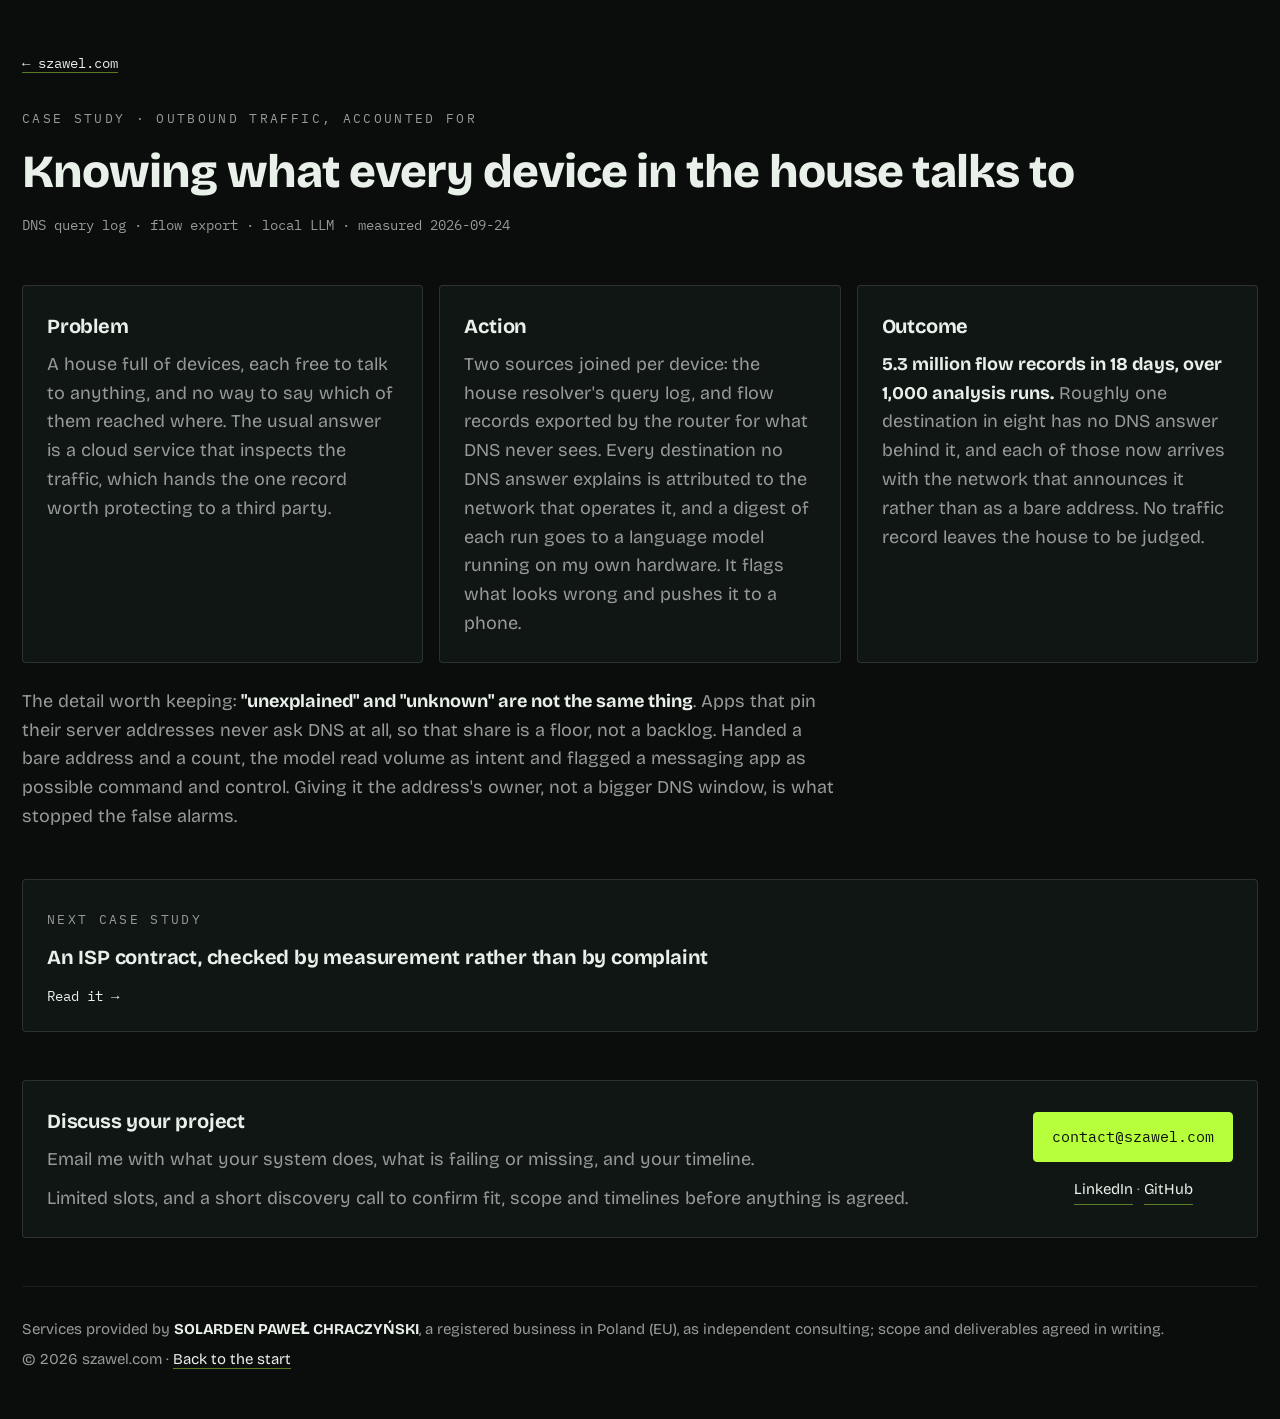
==== work/dns-watch.html @ 8177edde "Widget path, dns-watch and isp-watch case studies, About, next-case links, mobile grid and focus fix" ====
<!doctype html>
<html lang="en">
<head>
    <meta charset="utf-8"/>
    <meta name="viewport" content="width=device-width,initial-scale=1"/>
    <meta name="description" content="Case study: DNS queries and router flow records joined per device, the unexplained remainder attributed, and a local model judging the digest so no cloud API sees the traffic."/>
    <title>Knowing what every device in the house talks to — Paweł Chraczyński</title>
    <link rel="icon" href="../favicon.svg" type="image/svg+xml"/>
    <!-- Absolute, because link previews (LinkedIn, Slack) resolve nothing relative. -->
    <meta property="og:type" content="article"/>
    <meta property="og:url" content="https://www.szawel.com/work/dns-watch.html"/>
    <meta property="og:title" content="Knowing what every device in the house talks to"/>
    <meta property="og:description" content="Case study: DNS queries and router flow records joined per device, the unexplained remainder attributed, and a local model judging the digest so no cloud API sees the traffic."/>
    <meta property="og:image" content="https://www.szawel.com/og.png"/>
    <meta property="og:image:width" content="1200"/>
    <meta property="og:image:height" content="630"/>
    <meta name="twitter:card" content="summary_large_image"/>
    <link rel="stylesheet" href="../game/client/widget.css"/>
    <link rel="stylesheet" href="../site.css"/>
</head>
<body>
<main>
    <div class="wrap">
        <header>
            <a class="back" href="../#work-done">&larr; szawel.com</a>
            <div class="kicker">Case study &middot; outbound traffic, accounted for</div>
            <h1>Knowing what every device in the house talks to</h1>
            <p class="meta">DNS query log &middot; flow export &middot; local LLM &middot; measured 2026-09-24</p>
        </header>

        <section class="case">
            <div class="grid three">
                <div class="card">
                    <h2>Problem</h2>
                    <p>
                        A house full of devices, each free to talk to anything, and no way to say
                        which of them reached where. The usual answer is a cloud service that
                        inspects the traffic, which hands the one record worth protecting to a third
                        party.
                    </p>
                </div>
                <div class="card">
                    <h2>Action</h2>
                    <p>
                        Two sources joined per device: the house resolver's query log, and flow
                        records exported by the router for what DNS never sees. Every destination no
                        DNS answer explains is attributed to the network that operates it, and a
                        digest of each run goes to a language model running on my own hardware. It
                        flags what looks wrong and pushes it to a phone.
                    </p>
                </div>
                <div class="card">
                    <h2>Outcome</h2>
                    <p>
                        <b>5.3 million flow records in 18 days, over 1,000 analysis runs.</b> Roughly
                        one destination in eight has no DNS answer behind it, and each of those now
                        arrives with the network that announces it rather than as a bare address. No
                        traffic record leaves the house to be judged.
                    </p>
                </div>
                <p class="aside">
                    The detail worth keeping: <b>"unexplained" and "unknown" are not the same
                    thing</b>. Apps that pin their server addresses never ask DNS at all, so that
                    share is a floor, not a backlog. Handed a bare address and a count, the model
                    read volume as intent and flagged a messaging app as possible command and
                    control. Giving it the address's owner, not a bigger DNS window, is what
                    stopped the false alarms.
                </p>
            </div>
        </section>

        <nav class="next" aria-label="Next case study">
            <a class="card work" href="isp-watch.html">
                <span class="kicker">Next case study</span>
                <h2>An ISP contract, checked by measurement rather than by complaint</h2>
                <p class="more">Read it &rarr;</p>
            </a>
        </nav>

        <section id="contact">
            <div class="card split">
                <div>
                    <h2>Discuss your project</h2>
                    <p>
                        Email me with what your system does, what is failing or missing, and your
                        timeline.
                    </p>
                    <p>
                        Limited slots, and a short discovery call to confirm fit, scope and timelines
                        before anything is agreed.
                    </p>
                </div>
                <div class="actions">
                    <a class="btn go" href="mailto:contact@szawel.com">contact@szawel.com</a>
                    <span class="links">
                        <a href="https://www.linkedin.com/in/pawel-chraczynski/" target="_blank"
                           rel="noopener">LinkedIn</a>
                        &middot;
                        <a href="https://github.com/Solarden" target="_blank" rel="noopener">GitHub</a>
                    </span>
                </div>
            </div>
        </section>

        <footer>
            <p>
                Services provided by <b>SOLARDEN PAWE&#321; CHRACZY&#323;SKI</b>, a registered business
                in Poland (EU), as independent consulting; scope and deliverables agreed in
                writing.
            </p>
            <p>&copy; <span id="y"></span> szawel.com &middot; <a href="../">Back to the start</a></p>
        </footer>
    </div>
</main>

<script>
    document.getElementById("y").textContent = new Date().getFullYear();
</script>
</body>
</html>
---- game/client/widget.css ----
/* Widget only. The page around it — nav, copy, calls to action — belongs to the host page. */

/* Vendored, never a CDN: a webfont request hands the visitor's IP to whoever serves it, on the
   page arguing for the opposite. Licences sit beside the files. */
/* Latin subsets with no unicode-range: a glyph they lack (the arrows) falls through to the next
   family in the stack. */
@font-face {
  font-family: 'IBM Plex Mono';
  src: url('fonts/ibm-plex-mono-latin-400-normal.woff2') format('woff2');
  font-weight: 400;
  font-style: normal;
  font-display: swap;
}

@font-face {
  font-family: 'Bricolage Grotesque';
  src: url('fonts/bricolage-grotesque-latin-wght-normal.woff2') format('woff2');
  font-weight: 200 800;
  font-style: normal;
  font-display: swap;
}
:root {
  --bg: #0a0d0c;
  --bg2: #0f1413;
  --panel: #101614;
  --line: rgba(255, 255, 255, .07);
  --line2: rgba(255, 255, 255, .12);
  --ink: #e9efe9;
  --dim: #979a99;
  --dimmer: #46524c;
  --you: #b6ff3a;
  --server: #ff8a42;
  --cyan: #54d8ff;
  --tile: #161d1a;
  --tile-hi: #1e2723;
  --valuable: #142019;
  --water: #0c1c24;
  --radius: 4px;
  --mono: 'IBM Plex Mono', ui-monospace, monospace;
  --disp: 'Bricolage Grotesque', system-ui, sans-serif;
  /* seq, ts, actor, event, subject, outcome. In ch, so the header and the rows only line up
     while they share a font size — that is why both sit inside .logwrap and neither sets one. */
  --cols: 3ch 12ch 6ch 8ch 14ch auto;
  /* --dimmer reads 2.43:1 on the log, under AA, and seq and ts carry the "nothing was dropped"
     claim. ponytail: its own token, since --dimmer's other uses are dots and the dead LED. */
  --log-dim: #909391;
}

/* No reset, no body rule and no page container: this file styles the widget and nothing
   around it, so every rule below is reachable only through the widget's own markup. */

/* Which means the face is set here and never inherited from the host page: the log's columns
   are sized in ch and line up in a monospace and nothing else. */
.widget,
.leaderboard,
.note {
  font-family: var(--mono);
  line-height: 1.5;
}

.widget {
  display: grid;
  /* The console takes the larger share, and the widget more width than the page's prose
     column: one log line is ~81ch. */
  grid-template-columns: minmax(0, .85fr) minmax(0, 1.15fr);
  border: 1px solid var(--line2);
  border-radius: 8px;
  overflow: hidden;
  background: linear-gradient(180deg, var(--bg2), var(--bg));
  box-shadow: 0 30px 80px -40px rgba(0, 0, 0, .9);
}

.pane { padding: 22px }
.pane.left { border-right: 1px solid var(--line) }
.pane.right { background: linear-gradient(180deg, rgba(84, 216, 255, .03), transparent 30%), var(--panel) }
.paneTop { display: flex; align-items: center; justify-content: space-between; margin-bottom: 16px }
.paneLabel { font-size: 13px; letter-spacing: .18em; text-transform: uppercase; color: var(--dim) }

/* Relative so the start control can sit over the board it starts. */
.board { position: relative; display: grid; grid-template-columns: repeat(8, 1fr); gap: 5px; aspect-ratio: 8/6 }

#start {
  position: absolute;
  /* The placeholder tiles are position: relative and come later in the DOM, so without this
     they paint over the control and only the grid gaps show through it. */
  z-index: 1;
  inset: 0;
  margin: auto;
  width: max-content;
  height: max-content;
  padding: 11px 18px;
  /* Named because a button does not inherit font-family from .widget at all: left alone it
     renders in the UA's Arial on both pages. */
  font-family: var(--mono);
  font-size: 14px;
  letter-spacing: .04em;
  color: var(--bg);
  background: var(--you);
  border: 0;
  border-radius: var(--radius);
  cursor: pointer;
}

#start:hover { background: #c6ff52 }

.tile {
  position: relative;
  border-radius: var(--radius);
  background: var(--tile);
  border: 1px solid var(--line);
  cursor: pointer;
  transition: transform .12s, background .2s, border-color .2s;
  animation: pop .5s cubic-bezier(.2, .8, .2, 1) both;
}

/* Only a tile that could still be taken, and only its background: an owned or water tile
   carries information hover must not repaint, and the border belongs to legality. */
.board:not(.inert) .tile:not(.you):not(.server):not(.water):hover { background: var(--tile-hi); transform: translateY(-1px) }
.tile.valuable { background: var(--valuable) }
.tile.water { background: var(--water); cursor: not-allowed; border-color: rgba(84, 216, 255, .10) }
.tile.legal { border-color: rgba(182, 255, 58, .45); box-shadow: inset 0 0 0 1px rgba(182, 255, 58, .12) }
.tile.you { background: linear-gradient(145deg, #9be028, #c6ff52); border-color: #d8ff7a; box-shadow: 0 0 14px -4px var(--you) }
.tile.server { background: linear-gradient(145deg, #e9722c, #ff9a52); border-color: #ffb07a; box-shadow: 0 0 14px -4px var(--server) }
/* The second channel. Your tiles and the opponent's sit 1.89:1 apart in luminance, so hue
   is doing all the work until the dot's shape tells them apart. */
.tile .dot { position: absolute; inset: 0; margin: auto; width: 5px; height: 5px; border-radius: 99px; background: var(--dimmer) }
.tile.you .dot, .tile.server .dot { width: 7px; height: 7px; background: rgba(0, 0, 0, .55) }
.tile.server .dot { border-radius: 2px }
.tile.water .dot { width: 9px; height: 2px; border-radius: 1px; background: var(--cyan); opacity: .45 }

/* The socket is gone or the game is decided: the board stops pretending it is interactive. */
.board.inert .tile { cursor: default; opacity: .55 }

.stats { display: flex; gap: 22px; margin-top: 18px; align-items: flex-end }
.stat { display: flex; flex-direction: column; gap: 2px }
.stat .n { font-family: var(--disp); font-weight: 800; font-size: 38px; line-height: 1; letter-spacing: -.02em }
.stat.you .n { color: var(--you) }
.stat.server .n { color: var(--server) }
.stat .l { font-size: 12.5px; letter-spacing: .16em; text-transform: uppercase; color: var(--dim) }
.turnpill { margin-left: auto; font-size: 14px; color: var(--dim); border: 1px solid var(--line2); padding: 6px 12px; border-radius: 99px }
.turnpill b { color: var(--ink) }

.conn { display: flex; align-items: center; gap: 8px; font-size: 14px; color: var(--dim); margin-bottom: 4px }
.led { width: 7px; height: 7px; border-radius: 99px; background: var(--you); box-shadow: 0 0 8px var(--you); animation: blink 2s infinite }
.led.off { background: var(--dimmer); box-shadow: none; animation: none }
.endpoint { font-size: 13.5px; color: var(--cyan); opacity: .8; word-break: break-all; margin-bottom: 16px }

.metrics { display: grid; grid-template-columns: 1fr 1fr 1fr; gap: 8px; margin-bottom: 16px }
.metric { border: 1px solid var(--line); border-radius: var(--radius); padding: 9px 10px; background: rgba(0, 0, 0, .25) }
.metric .mn { font-family: var(--disp); font-weight: 700; font-size: 23px; letter-spacing: -.02em }
.metric .mn small { font-size: 13px }
.metric .ml { font-size: 12px; letter-spacing: .12em; text-transform: uppercase; color: var(--dim); margin-top: 2px }
.metric.lag .mn { color: var(--cyan) }

/* One grid column, so the header is exactly as wide as the rows. A plain 1fr rather than
   max-content, which would size this to the widest row instead of letting it wrap. */
.logwrap { border: 1px solid var(--line); border-radius: var(--radius); background: #070a09; height: 252px; overflow-y: auto; font-size: 14px; display: grid; grid-template-columns: 1fr; align-content: start }
.logwrap::-webkit-scrollbar { width: 6px; height: 6px }
.logwrap::-webkit-scrollbar-thumb { background: var(--line2); border-radius: 9px }
.loghead { position: sticky; top: 0; z-index: 1; color: var(--log-dim); background: #070a09; padding: 8px 11px 5px; border-bottom: 1px solid var(--line) }
.log { padding: 8px 11px; display: flex; flex-direction: column; gap: 3px }

.loghead .row, .ln { display: grid; grid-template-columns: var(--cols); gap: 7px; white-space: nowrap }
.ln { animation: slidein .3s ease both }
.ln .sq, .ln .ts { color: var(--log-dim) }
/* Sized for tile= and state=; a match id is longer and rare, so it ellipsises rather
   than pushing the outcome — the column a reader came for — off the panel. */
.ln .su { overflow: hidden; text-overflow: ellipsis }
.ln .ev { color: var(--dim) }
/* The actor column carries the side's colour, so the outcome never has to encode who acted. */
.ln.client .ac { color: var(--you) }
.ln.ai .ac { color: var(--server) }
.ln.server .ac { color: var(--cyan) }
/* The only cell allowed to wrap, and the reason nothing in this panel scrolls sideways: a
   gloss with no room left folds onto a second row rather than widening the line. */
.ln .ou { white-space: normal }
.ln .ou.rejected, .ln .ou.closed, .ln .ou.unshackled { color: var(--server) }
.ln .ou.accepted { color: var(--cyan); opacity: .85 }

/* Outside the widget's two-pane grid on purpose: a strip here moves neither the board's
   column nor the log's fixed height. */
.leaderboard { margin-top: 22px }
.leaderboard .paneLabel { margin-bottom: 10px }
.leaders { display: grid; grid-template-columns: repeat(auto-fill, minmax(230px, 1fr)); gap: 6px 14px }
/* Scoped to its container, not bare: .lead is also the apex's hero paragraph, and a bare rule
   here turns that paragraph into a three-column grid. */
.leaders .lead { display: grid; grid-template-columns: 2ch 1fr auto; gap: 9px; font-size: 14px; border-bottom: 1px solid var(--line); padding-bottom: 5px }
.leaders .lead .rk { color: var(--log-dim) }
/* Ellipsis rather than a wider column: a longer word on the list must not widen the page. */
.leaders .lead .hd { overflow: hidden; text-overflow: ellipsis; white-space: nowrap }
.leaders .lead .pt { color: var(--you) }
.leaders .empty { color: var(--dim); font-size: 14px }

.note { margin-top: 24px; font-size: 14px; line-height: 1.7; color: var(--dim); max-width: 62ch }
/* Both margins, not only the bottom: the host page owns the reset and may not zero them. */
.note p { margin: 0 0 8px }
.note b { color: var(--ink); font-weight: 400 }

@keyframes pop { from { opacity: 0; transform: scale(.6) } to { opacity: 1; transform: scale(1) } }
@keyframes slidein { from { opacity: 0; transform: translateX(-6px) } to { opacity: 1; transform: none } }
@keyframes blink { 0%, 100% { opacity: 1 } 50% { opacity: .35 } }

/* The LED blinks forever and the board pops in 48 tiles at once, on a page a visitor
   did not open to watch an animation. */
@media (prefers-reduced-motion: reduce) {
  .tile, .ln, .led { animation: none }
  .tile { transition: none }
}

/* Stacks well before it has to: side by side, the console's columns stop fitting just under
   1120px, measured (1100 overflows the log by 7px, 1120 and up are clean). The threshold moves
   with .logwrap's font-size, so re-measure here before changing it. */
@media (max-width: 1140px) {
  .widget { grid-template-columns: minmax(0, 1fr) }
  .pane.left { border-right: 0; border-bottom: 1px solid var(--line) }
}
---- site.css ----
/* The page styles, shared by the apex and every page under work/. Tokens and fonts come
   from widget.css, which every page loads first. */
* { box-sizing: border-box; margin: 0; padding: 0 }

body {
    background: var(--bg);
    color: var(--ink);
    font-family: var(--disp);
    font-size: 18px;
    line-height: 1.6;
    -webkit-font-smoothing: antialiased;
}

main { padding: 48px 0 }

.wrap { max-width: 1400px; margin: 0 auto; padding: 0 22px }

/* Two of the three grid columns plus the gap between them. Prose sized to anything
   else floats mid-row and reads as an accident rather than a choice. */
:root { --prose: 898px }

a { color: var(--ink); text-decoration: none; border-bottom: 1px solid rgba(182, 255, 58, .45) }
a:hover { border-bottom-color: var(--you) }
/* The browser default ring is near invisible on this background. */
:focus-visible { outline: 2px solid var(--you); outline-offset: 3px }

.kicker {
    font-family: var(--mono);
    font-size: 13px;
    letter-spacing: .18em;
    text-transform: uppercase;
    color: var(--dim);
}

h1 { margin: 16px 0 0; font-size: 46px; line-height: 1.15; letter-spacing: -.02em; font-weight: 800 }
h2 { margin: 0 0 8px; font-size: 20px; font-weight: 700; letter-spacing: -.01em }
/* The headline is a sentence, not a slogan: at 46px on a phone it pushes both calls to
   action below the first screen. */
@media (max-width: 600px) { h1 { font-size: 34px } header .lead { font-size: 19px } }

/* Scoped: .lead is also the widget's leaderboard row, and a bare rule here reaches
   into it for every property the widget's own rule does not set. */
header .lead { margin: 16px 0 0; color: var(--dim); font-size: 22px; max-width: var(--prose) }
header .lead b { color: var(--ink); font-weight: 700 }

.background { margin-top: 20px; font-family: var(--mono); font-size: 14px; color: var(--dim) }

.cta { display: flex; flex-wrap: wrap; gap: 10px; margin-top: 24px }

.btn {
    font-family: var(--mono);
    font-size: 15px;
    padding: 12px 18px;
    border: 1px solid var(--line2);
    border-radius: var(--radius);
    background: rgba(255, 255, 255, .02);
}

.btn:hover { background: rgba(255, 255, 255, .06); border-bottom-color: var(--line2) }
.btn.go { color: var(--bg); background: var(--you); border-color: var(--you) }
.btn.go:hover { background: #c6ff52; border-color: #c6ff52 }

section { margin-top: 48px }

.label {
    font-family: var(--mono);
    font-size: 13px;
    letter-spacing: .18em;
    text-transform: uppercase;
    color: var(--dim);
    margin-bottom: 16px;
}

.grid { display: grid; grid-template-columns: 1fr; gap: 16px }

@media (min-width: 820px) {
    .grid { grid-template-columns: 1fr 1fr }
    .grid.three { grid-template-columns: repeat(3, 1fr) }
    /* Inside the query: a span of 2 in the one-column layout adds a second column. */
    .grid.three .aside { grid-column: span 2 }
}

.card {
    padding: 24px;
    /* --line2, not --line: at a card's size the fainter token leaves no visible
       edge and the text reads as floating. */
    border: 1px solid var(--line2);
    border-radius: var(--radius);
    background: var(--panel);
}

.card p { color: var(--dim); max-width: 72ch }
.card p + p { margin-top: 10px }
.card b { color: var(--ink); font-weight: 700 }

.also { margin-top: 16px; color: var(--dim); max-width: var(--prose) }

.about { max-width: var(--prose); color: var(--dim) }
.about p + p { margin-top: 14px }

/* Full width to line up with the footer (and the widget on the apex), so the right half carries
   the action instead of sitting empty beside a 72ch paragraph. */
@media (min-width: 820px) {
    #contact .card.split { display: grid; grid-template-columns: 1fr auto; gap: 32px; align-items: center }
    #contact .card.split .actions { align-items: center }
}
#contact .actions { display: flex; flex-direction: column; gap: 12px; align-items: flex-start }
#contact .actions .links { font-size: 15px; color: var(--dim) }
/* Padding, not font size: 24px is the WCAG 2.2 minimum for a target on a phone. */
.background a, #contact .links a { display: inline-block; padding: 3px 0 }

.case p { color: var(--dim); max-width: 72ch; margin-top: 8px }
/* max-width none: .case p caps at 72ch, short of the two columns this spans. */
.grid.three .aside { max-width: none; color: var(--dim); margin-top: 8px }
.case b { color: var(--ink); font-weight: 700 }

/* Wider than the prose column: the widget is a figure; widget.css says why it needs the width. */
#demo { max-width: 1400px; margin: 48px auto 0; padding: 0 22px }

#demo .intro { margin-bottom: 24px }
#demo .intro p { color: var(--dim); max-width: var(--prose); margin-top: 16px }
#demo .note { max-width: var(--prose) }

#demo .steps { margin: 16px 0 0 1.4em; color: var(--dim); max-width: var(--prose) }
#demo .steps li { margin-top: 6px; padding-left: 4px }
#demo .steps b { color: var(--ink); font-weight: 700 }
#demo .steps code { font-family: var(--mono); font-size: .85em; color: var(--you) }

#demo .note summary { cursor: pointer; color: var(--ink); margin-bottom: 8px }

footer {
    margin-top: 48px;
    padding-top: 24px;
    border-top: 1px solid var(--line);
    color: var(--dim);
    font-size: 15px;
}

footer p { margin-top: 6px }
footer b { color: var(--ink); font-weight: 700 }

/* Selected work: a card is the whole link, so the target is the card and not a word in it. */
a.work { display: block; border-bottom: 1px solid var(--line2) }
a.work:hover { border-color: var(--you); background: var(--tile) }
a.work .n { font-family: var(--disp); font-weight: 800; font-size: 30px; color: var(--you); letter-spacing: -.02em }
a.work .more { margin-top: 12px; font-family: var(--mono); font-size: 14px; color: var(--ink) }

.back { font-family: var(--mono); font-size: 14px }
.back + .kicker { margin-top: 32px }
.next { margin-top: 48px }
.next h2 { margin-top: 8px }
.meta { margin-top: 16px; font-family: var(--mono); font-size: 14px; color: var(--dim) }
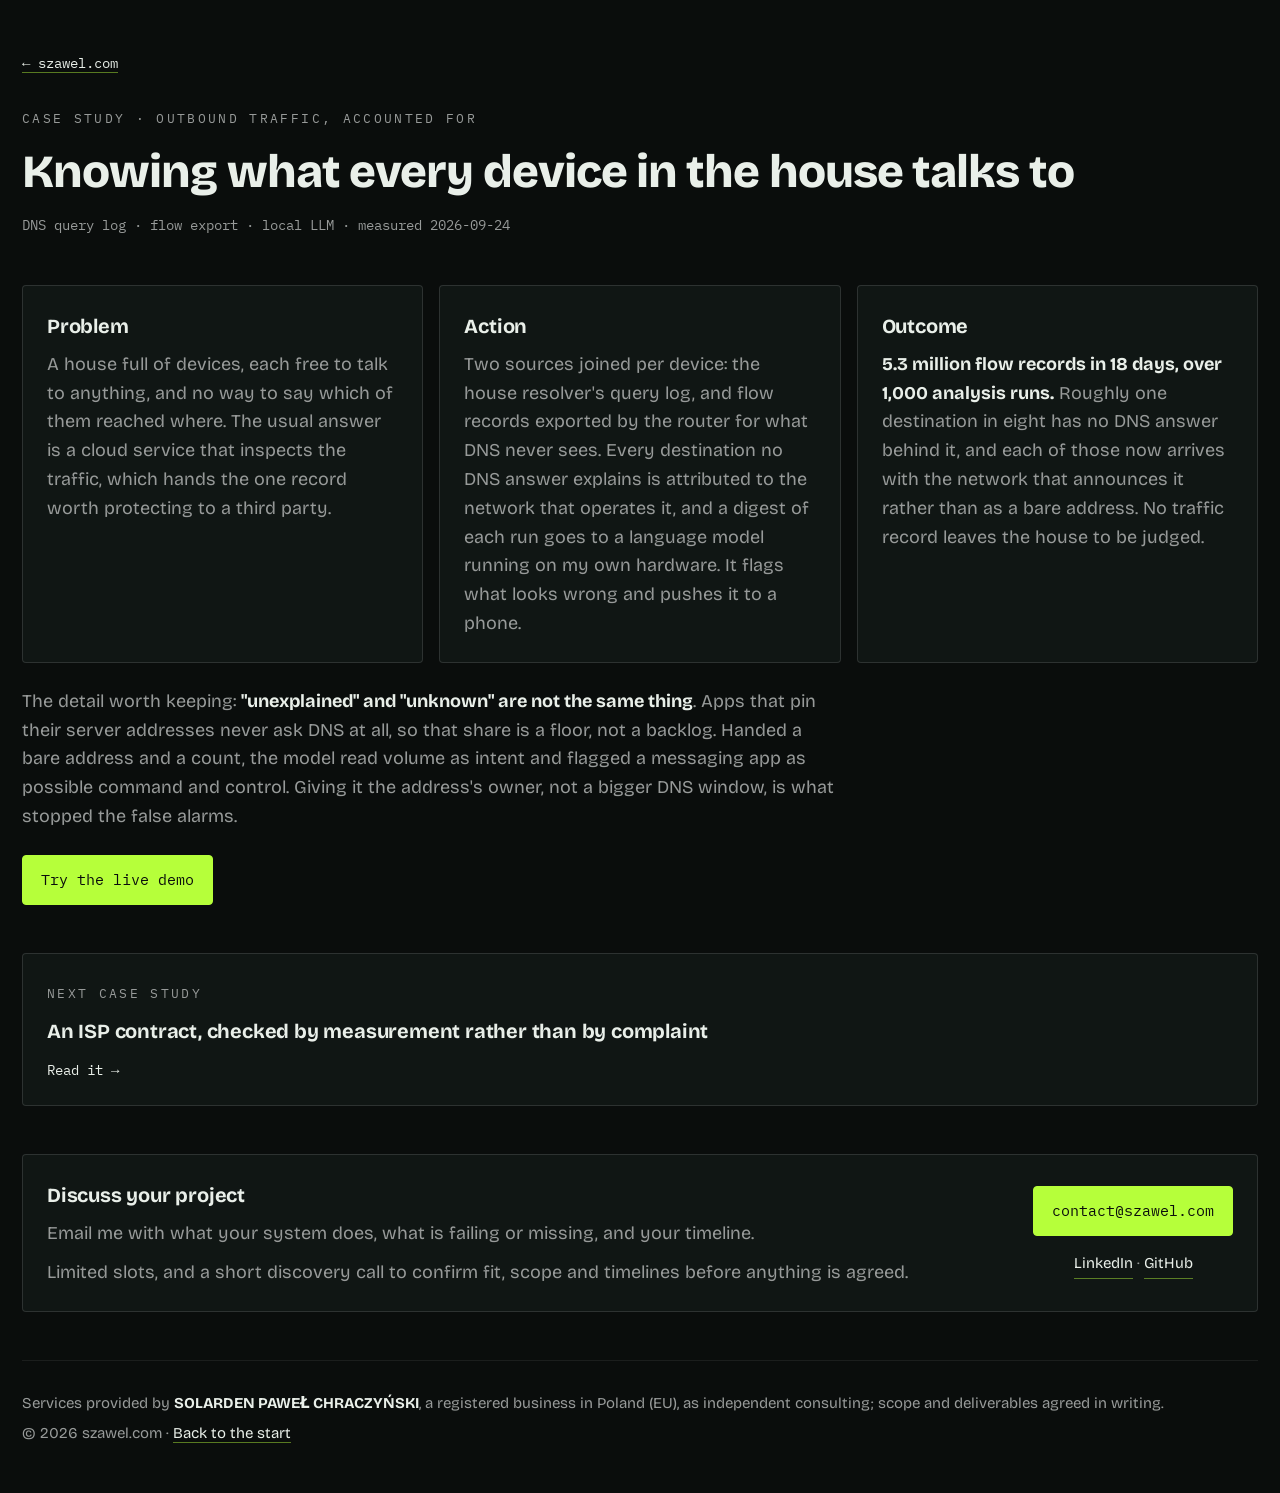
==== commit 1256bd3b: "yoman demo: synthetic seed, four views, per-visit stand-down, live-demo buttons on three case studie" ====
--- a/work/dns-watch.html
+++ b/work/dns-watch.html
@@ -67,6 +67,9 @@
                     stopped the false alarms.
                 </p>
             </div>
+            <div class="cta">
+                <a class="btn go" href="https://play.szawel.com/demo/yoman/?p=net">Try the live demo</a>
+            </div>
         </section>
 
         <nav class="next" aria-label="Next case study">
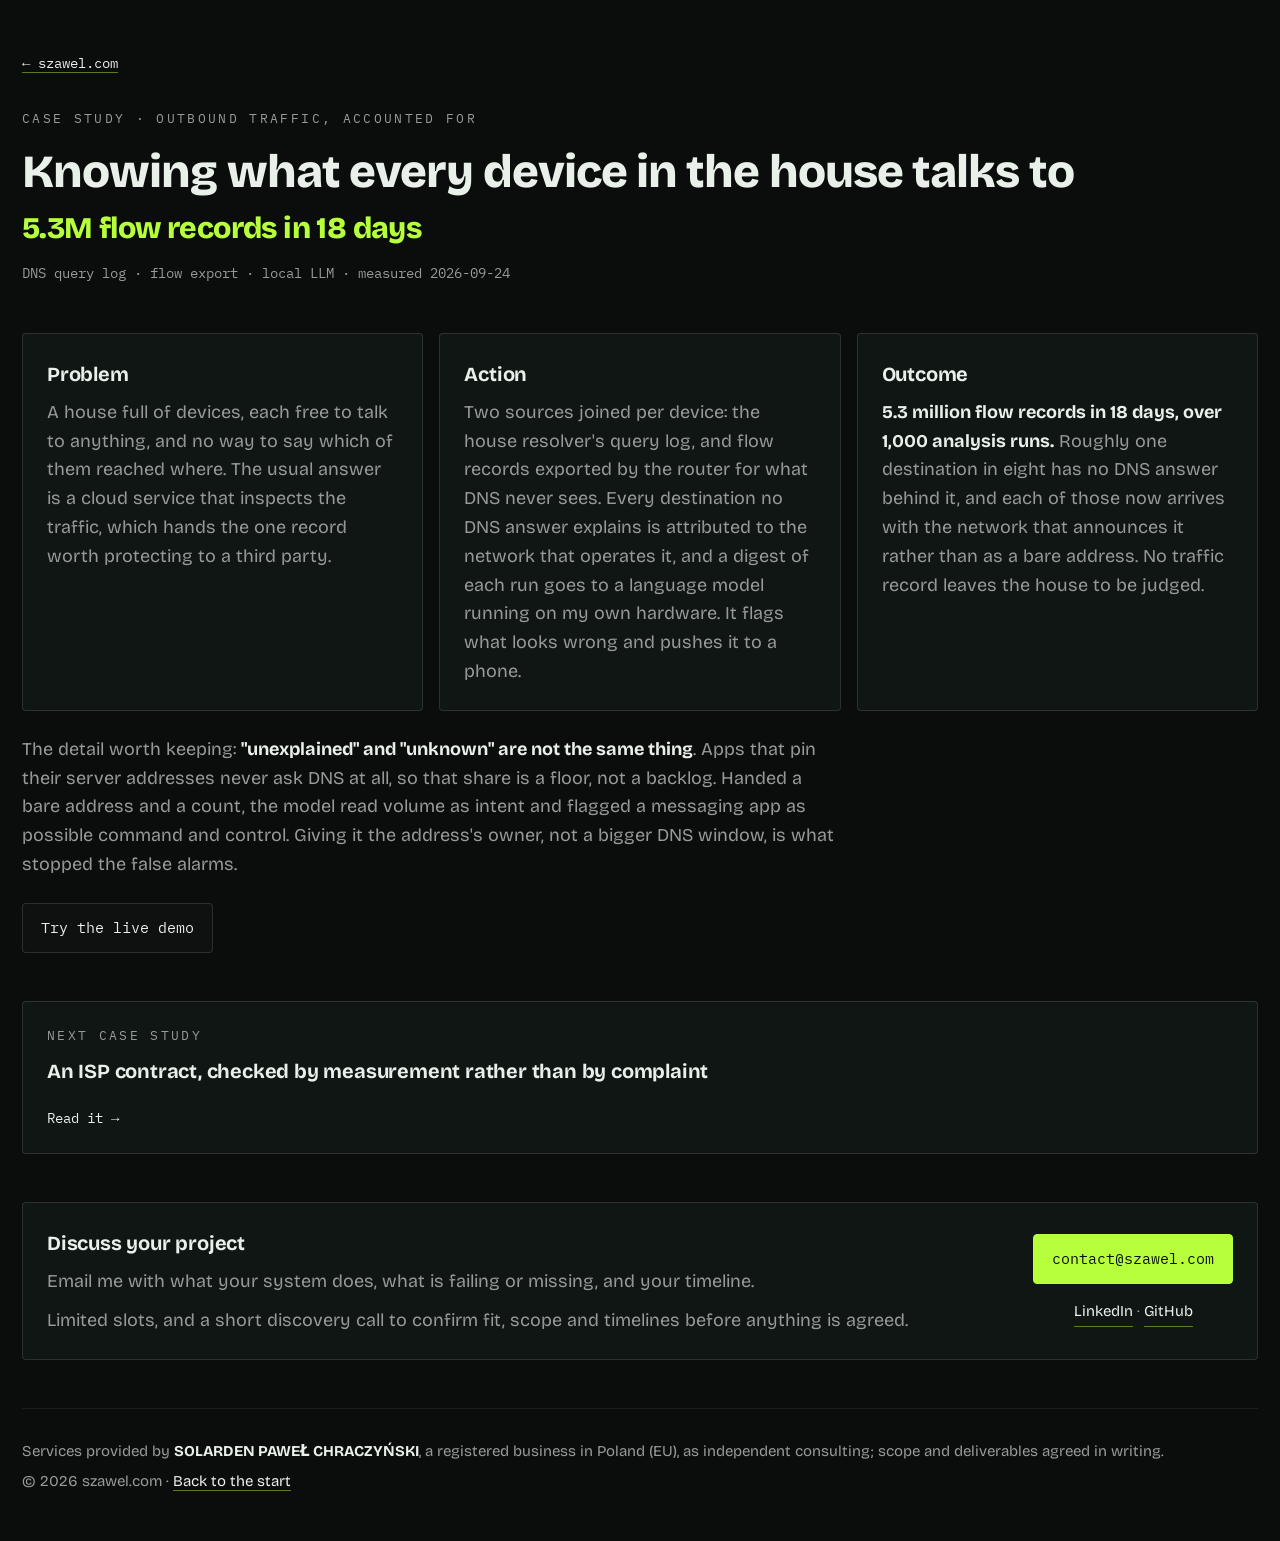
==== commit bbb3efd7: "Accessibility and polish: steady LED, one-stop keyboard board with focus hand-off and a test, diamon" ====
--- a/work/dns-watch.html
+++ b/work/dns-watch.html
@@ -11,9 +11,10 @@
     <meta property="og:url" content="https://www.szawel.com/work/dns-watch.html"/>
     <meta property="og:title" content="Knowing what every device in the house talks to"/>
     <meta property="og:description" content="Case study: DNS queries and router flow records joined per device, the unexplained remainder attributed, and a local model judging the digest so no cloud API sees the traffic."/>
-    <meta property="og:image" content="https://www.szawel.com/og.png"/>
+    <meta property="og:image" content="https://www.szawel.com/work/og/dns-watch.png"/>
     <meta property="og:image:width" content="1200"/>
     <meta property="og:image:height" content="630"/>
+    <meta property="og:image:alt" content="Knowing what every device in the house talks to. 5.3M flow records in 18 days. Paweł Chraczyński, szawel.com"/>
     <meta name="twitter:card" content="summary_large_image"/>
     <link rel="stylesheet" href="../game/client/widget.css"/>
     <link rel="stylesheet" href="../site.css"/>
@@ -25,6 +26,7 @@
             <a class="back" href="../#work-done">&larr; szawel.com</a>
             <div class="kicker">Case study &middot; outbound traffic, accounted for</div>
             <h1>Knowing what every device in the house talks to</h1>
+        <p class="n">5.3M flow records in 18 days</p>
             <p class="meta">DNS query log &middot; flow export &middot; local LLM &middot; measured 2026-09-24</p>
         </header>
 
@@ -68,7 +70,7 @@
                 </p>
             </div>
             <div class="cta">
-                <a class="btn go" href="https://play.szawel.com/demo/yoman/?p=net">Try the live demo</a>
+                <a class="btn" href="https://play.szawel.com/demo/yoman/?p=net">Try the live demo</a>
             </div>
         </section>
 
@@ -105,16 +107,18 @@
             </div>
         </section>
 
-        <footer>
-            <p>
-                Services provided by <b>SOLARDEN PAWE&#321; CHRACZY&#323;SKI</b>, a registered business
-                in Poland (EU), as independent consulting; scope and deliverables agreed in
-                writing.
-            </p>
-            <p>&copy; <span id="y"></span> szawel.com &middot; <a href="../">Back to the start</a></p>
-        </footer>
     </div>
 </main>
+<div class="wrap">
+    <footer>
+        <p>
+            Services provided by <b>SOLARDEN PAWE&#321; CHRACZY&#323;SKI</b>, a registered business
+            in Poland (EU), as independent consulting; scope and deliverables agreed in
+            writing.
+        </p>
+        <p>&copy; <span id="y"></span> szawel.com &middot; <a href="../">Back to the start</a></p>
+    </footer>
+</div>
 
 <script>
     document.getElementById("y").textContent = new Date().getFullYear();
--- a/game/client/widget.css
+++ b/game/client/widget.css
@@ -33,7 +33,7 @@
   --cyan: #54d8ff;
   --tile: #161d1a;
   --tile-hi: #1e2723;
-  --valuable: #142019;
+  --valuable: #1d2c22;
   --water: #0c1c24;
   --radius: 4px;
   --mono: 'IBM Plex Mono', ui-monospace, monospace;
@@ -42,7 +42,7 @@
      while they share a font size — that is why both sit inside .logwrap and neither sets one. */
   --cols: 3ch 12ch 6ch 8ch 14ch auto;
   /* --dimmer reads 2.43:1 on the log, under AA, and seq and ts carry the "nothing was dropped"
-     claim. ponytail: its own token, since --dimmer's other uses are dots and the dead LED. */
+     claim. ponytail: its own token, since --dimmer's only other use is the dead LED. */
   --log-dim: #909391;
 }
 
@@ -79,15 +79,21 @@
 /* Relative so the start control can sit over the board it starts. */
 .board { position: relative; display: grid; grid-template-columns: repeat(8, 1fr); gap: 5px; aspect-ratio: 8/6 }
 
-#start {
+#start, .result {
   position: absolute;
-  /* The placeholder tiles are position: relative and come later in the DOM, so without this
-     they paint over the control and only the grid gaps show through it. */
+  /* The tiles are position: relative and come later in the DOM, so without this they paint
+     over the control and only the grid gaps show through it. */
   z-index: 1;
   inset: 0;
   margin: auto;
   width: max-content;
   height: max-content;
+}
+
+.result { display: flex; flex-direction: column; align-items: center; gap: 10px; padding: 14px 18px; background: rgba(10, 13, 12, .92); border: 1px solid var(--line2); border-radius: var(--radius) }
+.result .verdict { font-family: var(--disp); font-weight: 800; font-size: 22px; letter-spacing: -.01em; color: var(--ink) }
+
+#start, .result button {
   padding: 11px 18px;
   /* Named because a button does not inherit font-family from .widget at all: left alone it
      renders in the UA's Arial on both pages. */
@@ -101,7 +107,7 @@
   cursor: pointer;
 }
 
-#start:hover { background: #c6ff52 }
+#start:hover, .result button:hover { background: #c6ff52 }
 
 .tile {
   position: relative;
@@ -113,6 +119,10 @@
   animation: pop .5s cubic-bezier(.2, .8, .2, 1) both;
 }
 
+/* The keyboard moves focus onto the board and between tiles, and the browser's default ring is
+   near invisible on this ground. Here rather than left to the host page: the dev page has none. */
+.board:focus-visible, .tile:focus-visible { outline: 2px solid var(--you); outline-offset: 2px }
+
 /* Only a tile that could still be taken, and only its background: an owned or water tile
    carries information hover must not repaint, and the border belongs to legality. */
 .board:not(.inert) .tile:not(.you):not(.server):not(.water):hover { background: var(--tile-hi); transform: translateY(-1px) }
@@ -121,12 +131,18 @@
 .tile.legal { border-color: rgba(182, 255, 58, .45); box-shadow: inset 0 0 0 1px rgba(182, 255, 58, .12) }
 .tile.you { background: linear-gradient(145deg, #9be028, #c6ff52); border-color: #d8ff7a; box-shadow: 0 0 14px -4px var(--you) }
 .tile.server { background: linear-gradient(145deg, #e9722c, #ff9a52); border-color: #ffb07a; box-shadow: 0 0 14px -4px var(--server) }
-/* The second channel. Your tiles and the opponent's sit 1.89:1 apart in luminance, so hue
-   is doing all the work until the dot's shape tells them apart. */
-.tile .dot { position: absolute; inset: 0; margin: auto; width: 5px; height: 5px; border-radius: 99px; background: var(--dimmer) }
+/* The second channel. Your tiles and the opponent's sit 1.94:1 apart in luminance, and to a
+   deuteranope both read as yellow, so the dot's shape tells them apart: round is yours, a
+   diamond is the opponent's. A rounded square was too close to a circle at this size. */
+/* --dim, not --dimmer: the dot is how a free tile shows at all (the tile itself is 1.1:1 on the
+   pane), and step 3 asks the visitor to find one. */
+.tile .dot { position: absolute; inset: 0; margin: auto; width: 5px; height: 5px; border-radius: 99px; background: var(--dim) }
 .tile.you .dot, .tile.server .dot { width: 7px; height: 7px; background: rgba(0, 0, 0, .55) }
-.tile.server .dot { border-radius: 2px }
+.tile.server .dot { border-radius: 0; transform: rotate(45deg) }
 .tile.water .dot { width: 9px; height: 2px; border-radius: 1px; background: var(--cyan); opacity: .45 }
+/* Points get a channel of their own, a ring that survives either owner's colour. */
+.tile.valuable .dot { outline: 1.5px solid var(--dim); outline-offset: 2px }
+.tile.valuable.you .dot, .tile.valuable.server .dot { outline-color: rgba(0, 0, 0, .55) }
 
 /* The socket is gone or the game is decided: the board stops pretending it is interactive. */
 .board.inert .tile { cursor: default; opacity: .55 }
@@ -139,10 +155,11 @@
 .stat .l { font-size: 12.5px; letter-spacing: .16em; text-transform: uppercase; color: var(--dim) }
 .turnpill { margin-left: auto; font-size: 14px; color: var(--dim); border: 1px solid var(--line2); padding: 6px 12px; border-radius: 99px }
 .turnpill b { color: var(--ink) }
+.turnpill.thinking { border-color: var(--server); animation: blink 1.2s infinite }
 
 .conn { display: flex; align-items: center; gap: 8px; font-size: 14px; color: var(--dim); margin-bottom: 4px }
-.led { width: 7px; height: 7px; border-radius: 99px; background: var(--you); box-shadow: 0 0 8px var(--you); animation: blink 2s infinite }
-.led.off { background: var(--dimmer); box-shadow: none; animation: none }
+.led { width: 7px; height: 7px; border-radius: 99px; background: var(--you); box-shadow: 0 0 8px var(--you) }
+.led.off { background: var(--dimmer); box-shadow: none }
 .endpoint { font-size: 13.5px; color: var(--cyan); opacity: .8; word-break: break-all; margin-bottom: 16px }
 
 .metrics { display: grid; grid-template-columns: 1fr 1fr 1fr; gap: 8px; margin-bottom: 16px }
@@ -200,10 +217,11 @@
 @keyframes slidein { from { opacity: 0; transform: translateX(-6px) } to { opacity: 1; transform: none } }
 @keyframes blink { 0%, 100% { opacity: 1 } 50% { opacity: .35 } }
 
-/* The LED blinks forever and the board pops in 48 tiles at once, on a page a visitor
-   did not open to watch an animation. */
+/* The board pops in 48 tiles at once, on a page a visitor did not open to watch an animation.
+   The LED does not blink at all: a light flashing for as long as the socket is open is the
+   moving content WCAG 2.2.2 says a visitor must be able to stop. */
 @media (prefers-reduced-motion: reduce) {
-  .tile, .ln, .led { animation: none }
+  .tile, .ln, .turnpill { animation: none }
   .tile { transition: none }
 }
 
@@ -214,3 +232,15 @@
   .widget { grid-template-columns: minmax(0, 1fr) }
   .pane.left { border-right: 0; border-bottom: 1px solid var(--line) }
 }
+
+/* Phone width: seq and ts give way, and the outcome takes a row of its own under the rest, so
+   the column a reader came for is never the one squeezed to a sliver. */
+@media (max-width: 560px) {
+  .logwrap { --cols: 6ch 8ch minmax(0, 1fr) }
+  .loghead .row > :nth-child(-n+2), .ln > :nth-child(-n+2) { display: none }
+  .loghead .row > :last-child, .ln .ou { grid-column: 1 / -1 }
+  .ln { padding-bottom: 4px; border-bottom: 1px solid var(--line) }
+  /* Three metrics share 300px: at the full size a value like "0.208 ms" breaks its unit onto a
+     second line and the three boxes stop lining up. */
+  .metric .mn { font-size: 16px; white-space: nowrap }
+}
--- a/site.css
+++ b/site.css
@@ -11,7 +11,8 @@
     -webkit-font-smoothing: antialiased;
 }
 
-main { padding: 48px 0 }
+/* No bottom padding: the footer, outside <main> as the page's contentinfo, carries it. */
+main { padding: 48px 0 0 }
 
 .wrap { max-width: 1400px; margin: 0 auto; padding: 0 22px }
 
@@ -32,16 +33,18 @@
     color: var(--dim);
 }
 
-h1 { margin: 16px 0 0; font-size: 46px; line-height: 1.15; letter-spacing: -.02em; font-weight: 800 }
-h2 { margin: 0 0 8px; font-size: 20px; font-weight: 700; letter-spacing: -.01em }
-/* The headline is a sentence, not a slogan: at 46px on a phone it pushes both calls to
-   action below the first screen. */
-@media (max-width: 600px) { h1 { font-size: 34px } header .lead { font-size: 19px } }
+/* balance: a two-line headline otherwise leaves one word alone on the second line. */
+h1 { margin: 16px 0 0; font-size: 46px; line-height: 1.15; letter-spacing: -.02em; font-weight: 800; text-wrap: balance }
+/* h3 on the apex, where each section's label is its h2; h2 on a case study, which has no labels. */
+h2, h3 { margin: 0 0 8px; font-size: 20px; font-weight: 700; letter-spacing: -.01em }
 
 /* Scoped: .lead is also the widget's leaderboard row, and a bare rule here reaches
    into it for every property the widget's own rule does not set. */
 header .lead { margin: 16px 0 0; color: var(--dim); font-size: 22px; max-width: var(--prose) }
 header .lead b { color: var(--ink); font-weight: 700 }
+/* The headline is a sentence, not a slogan: at full size on a phone it and the lead push both calls
+   to action below the first screen. After the base rules, or they win on source order. */
+@media (max-width: 600px) { h1 { font-size: 34px } header .lead { font-size: 19px } }
 
 .background { margin-top: 20px; font-family: var(--mono); font-size: 14px; color: var(--dim) }
 
@@ -68,6 +71,7 @@
     letter-spacing: .18em;
     text-transform: uppercase;
     color: var(--dim);
+    font-weight: 400;
     margin-bottom: 16px;
 }
 
@@ -78,6 +82,11 @@
     .grid.three { grid-template-columns: repeat(3, 1fr) }
     /* Inside the query: a span of 2 in the one-column layout adds a second column. */
     .grid.three .aside { grid-column: span 2 }
+    /* An odd count of case studies would leave the last card alone beside an empty cell, so it
+       is centred at one column's width instead. 8px is half the grid's 16px gap. */
+    .grid:not(.three) > .card.work:last-child:nth-child(odd) {
+        grid-column: span 2; justify-self: center; width: calc(50% - 8px)
+    }
 }
 
 .card {
@@ -94,6 +103,8 @@
 .card b { color: var(--ink); font-weight: 700 }
 
 .also { margin-top: 16px; color: var(--dim); max-width: var(--prose) }
+/* Between a label and its grid rather than after a section's cards. */
+#work-done .also { margin: 0 0 16px }
 
 .about { max-width: var(--prose); color: var(--dim) }
 .about p + p { margin-top: 14px }
@@ -130,7 +141,7 @@
 
 footer {
     margin-top: 48px;
-    padding-top: 24px;
+    padding: 24px 0 48px;
     border-top: 1px solid var(--line);
     color: var(--dim);
     font-size: 15px;
@@ -140,10 +151,16 @@
 footer b { color: var(--ink); font-weight: 700 }
 
 /* Selected work: a card is the whole link, so the target is the card and not a word in it. */
-a.work { display: block; border-bottom: 1px solid var(--line2) }
+/* A column, so the link line sits on the card's floor and lines up across a row. */
+a.work { display: flex; flex-direction: column; border-bottom: 1px solid var(--line2) }
 a.work:hover { border-color: var(--you); background: var(--tile) }
-a.work .n { font-family: var(--disp); font-weight: 800; font-size: 30px; color: var(--you); letter-spacing: -.02em }
-a.work .more { margin-top: 12px; font-family: var(--mono); font-size: 14px; color: var(--ink) }
+/* The measured figure: on a work card, and under a case study's headline, where a phone reader
+   would otherwise meet it only after a screen and a half of Problem and Action. */
+a.work .n, header .n { font-family: var(--disp); font-weight: 800; font-size: 30px; color: var(--you); letter-spacing: -.02em }
+header .n { margin-top: 12px; line-height: 1.2 }
+a.work .more { margin-top: auto; padding-top: 12px; font-family: var(--mono); font-size: 14px; color: var(--ink) }
+/* The invitation beside the case studies: shaped like one, quieter than one. */
+a.work.ghost { border-style: dashed; background: transparent }
 
 .back { font-family: var(--mono); font-size: 14px }
 .back + .kicker { margin-top: 32px }
